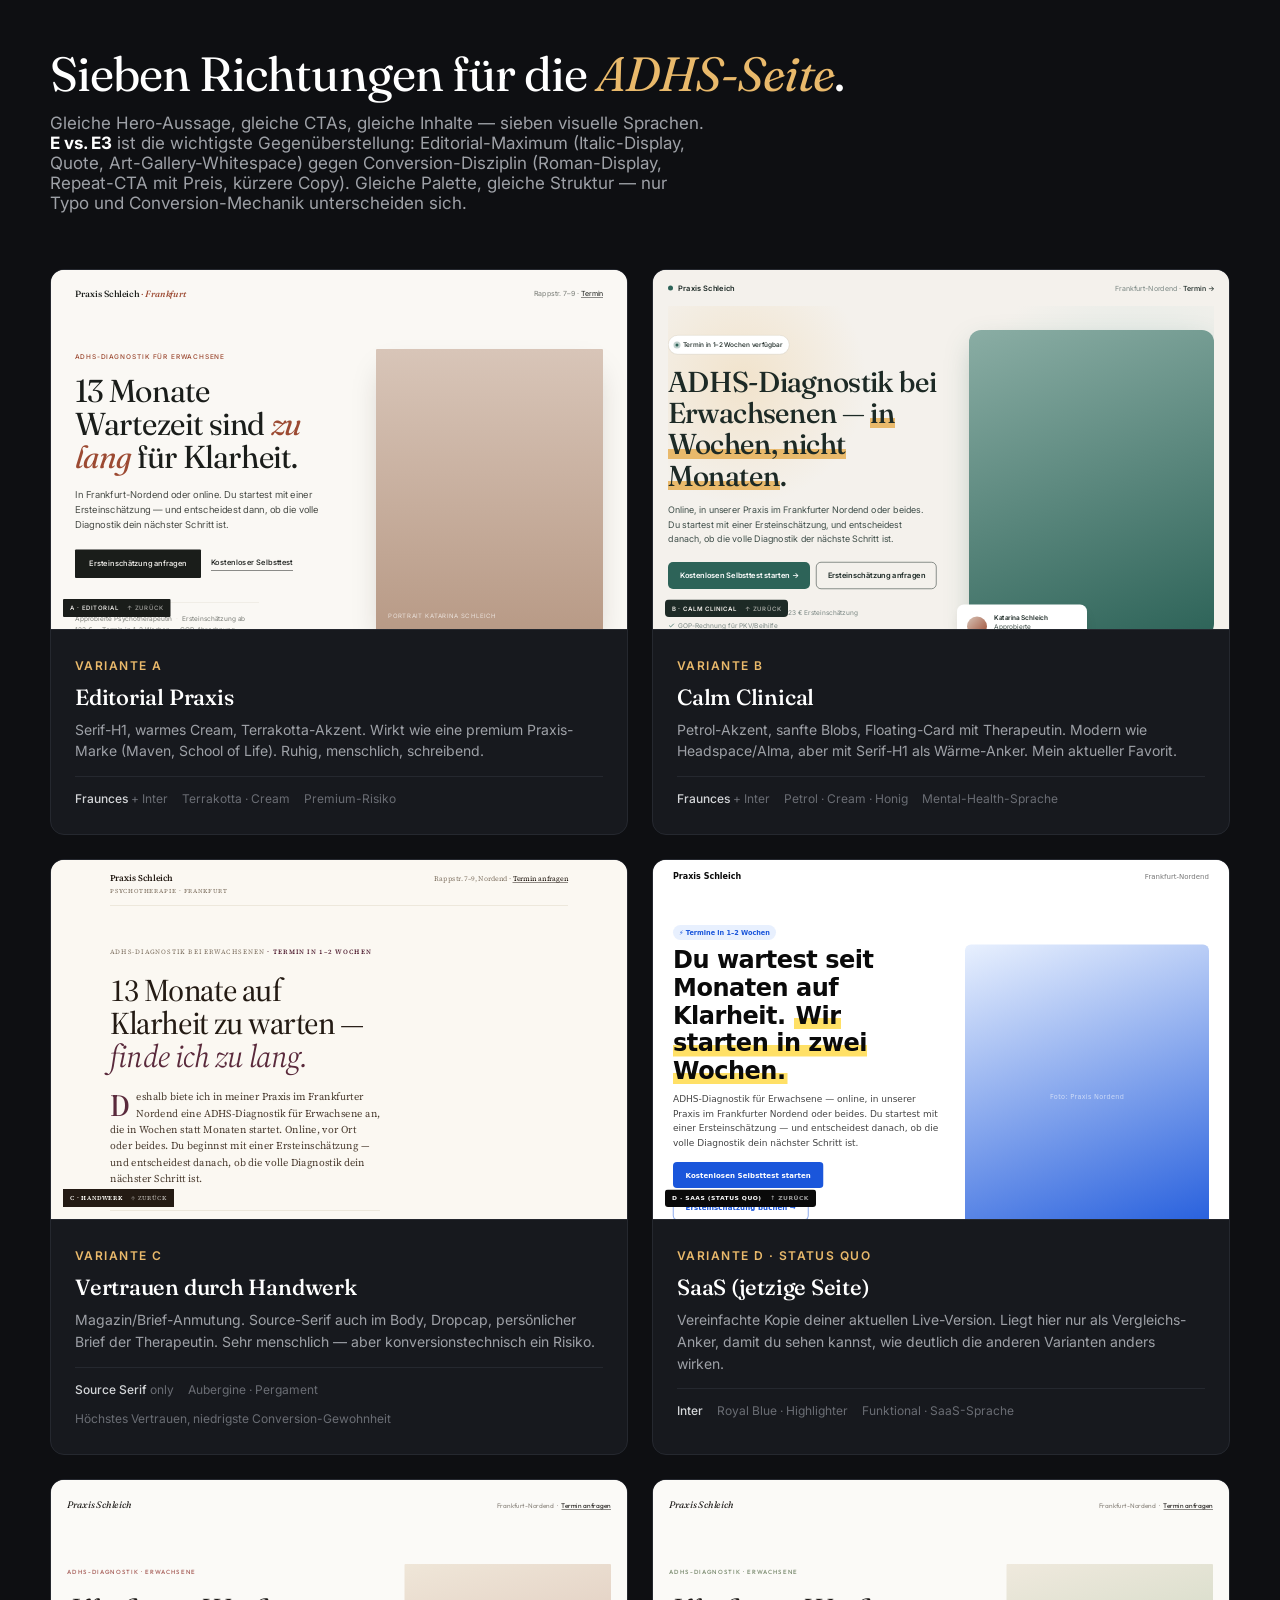
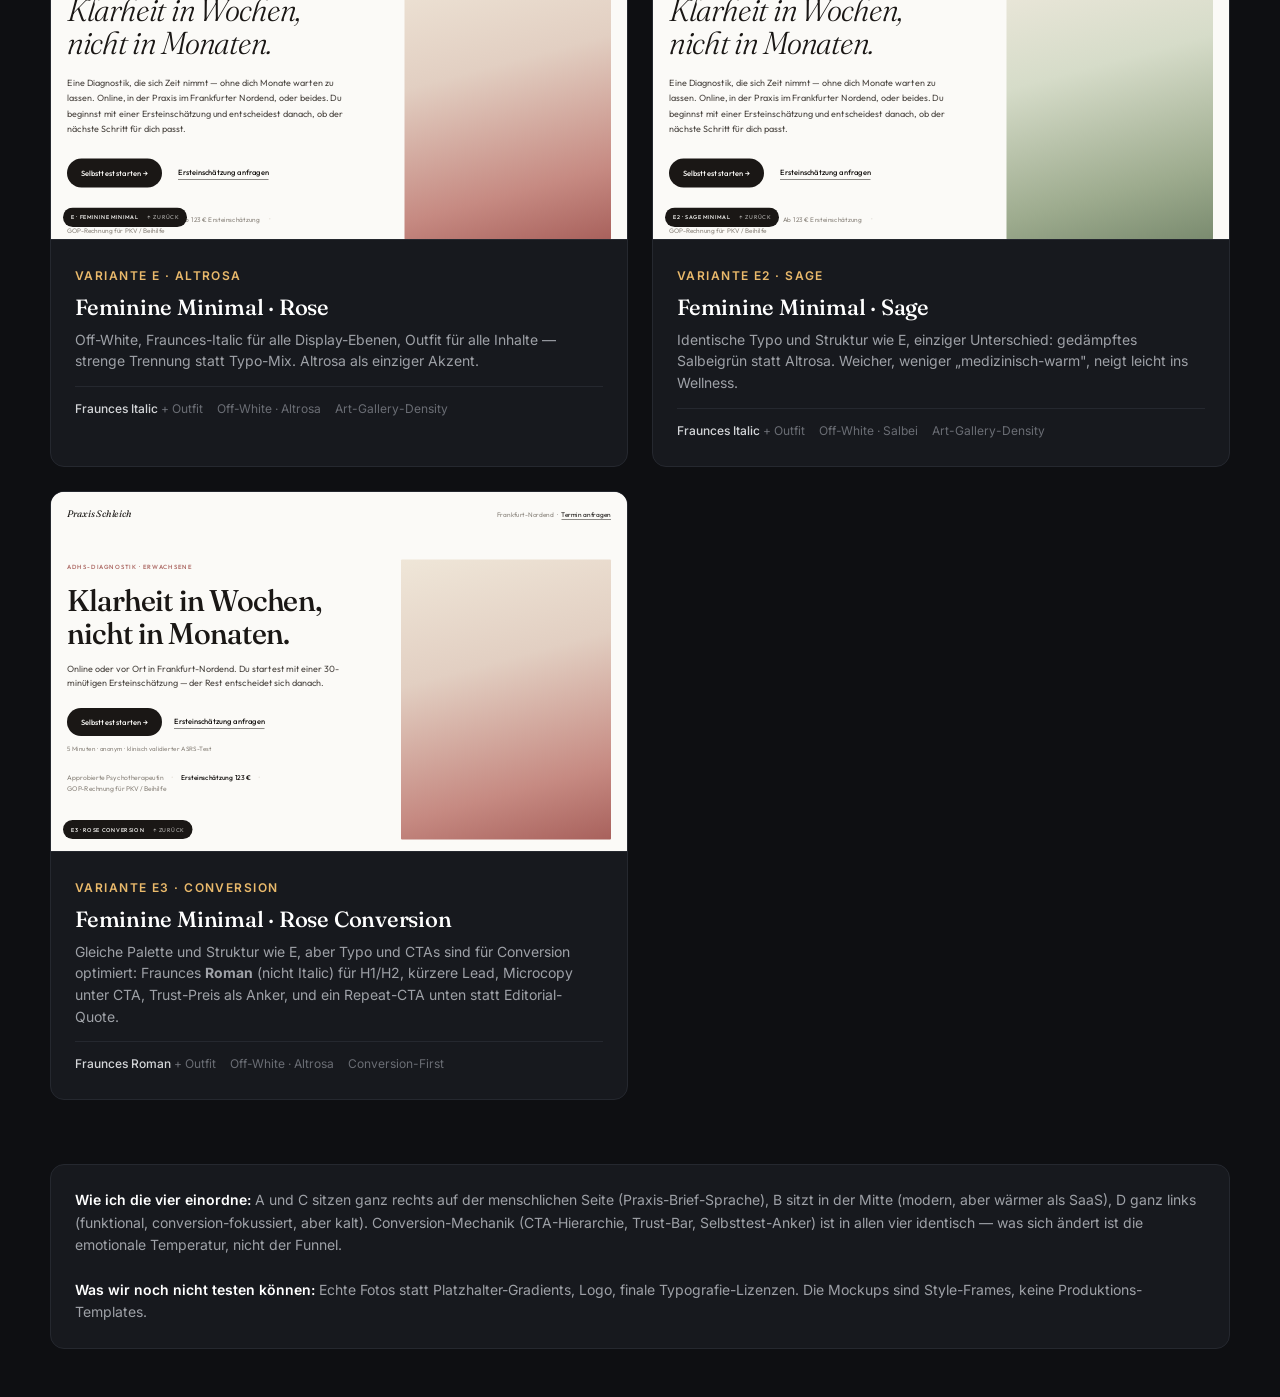
==== mockups/index.html @ b99829e0 "feat(mockups): add 7 design variants, lock E3 (Rose Conversion) as chosen direction Style-Frames für" ====
<!DOCTYPE html>
<html lang="de">
<head>
<meta charset="UTF-8">
<meta name="viewport" content="width=device-width, initial-scale=1.0">
<title>Style-Vergleich · ADHS-Diagnostik Praxis Schleich</title>
<link rel="preconnect" href="https://fonts.googleapis.com">
<link rel="preconnect" href="https://fonts.gstatic.com" crossorigin>
<link href="https://fonts.googleapis.com/css2?family=Fraunces:opsz,wght@9..144,400;9..144,500&family=Inter:wght@400;500;600;700&display=swap" rel="stylesheet">
<style>
  *,*::before,*::after{box-sizing:border-box}
  body{
    margin:0;font-family:"Inter",system-ui,sans-serif;
    background:#0e0f12;color:#d4d6d9;min-height:100vh;
    -webkit-font-smoothing:antialiased;padding:48px 24px;
  }
  .wrap{max-width:1180px;margin:0 auto}
  h1{
    font-family:"Fraunces",serif;font-weight:400;
    font-size:clamp(32px,4vw,48px);line-height:1.1;letter-spacing:-0.02em;
    color:#fff;margin:0 0 12px;
  }
  h1 em{font-style:italic;color:#e9b96b}
  .sub{font-size:17px;color:#9ea1a7;max-width:60ch;margin:0 0 56px}
  .grid{display:grid;grid-template-columns:1fr;gap:24px}
  @media(min-width:760px){.grid{grid-template-columns:repeat(2,1fr)}}
  @media(min-width:1100px){.grid{grid-template-columns:repeat(2,1fr)}}

  .card{
    background:#17191e;border:1px solid #25282f;border-radius:14px;
    overflow:hidden;text-decoration:none;color:inherit;
    transition:transform .2s ease,border-color .2s ease;
    display:flex;flex-direction:column;
  }
  .card:hover{transform:translateY(-3px);border-color:#3a3e47}
  .card__preview{
    aspect-ratio:16/10;background:#0a0b0e;position:relative;overflow:hidden;
    border-bottom:1px solid #25282f;
  }
  .card__preview iframe{
    width:200%;height:200%;border:0;transform:scale(0.5);transform-origin:0 0;
    pointer-events:none;background:#fff;
  }
  .card__body{padding:24px 24px 28px}
  .card__tag{
    display:inline-block;font-size:12px;letter-spacing:0.12em;text-transform:uppercase;
    color:#e9b96b;font-weight:600;margin-bottom:10px;
  }
  .card__title{
    font-family:"Fraunces",serif;font-size:22px;font-weight:500;color:#fff;
    margin:0 0 8px;letter-spacing:-0.01em;
  }
  .card__desc{font-size:14px;color:#9ea1a7;line-height:1.55;margin:0 0 14px}
  .card__meta{
    font-size:12px;color:#6a6d74;display:flex;gap:14px;flex-wrap:wrap;
    border-top:1px solid #25282f;padding-top:14px;margin-top:auto;
  }
  .card__meta strong{color:#d4d6d9;font-weight:500}

  .legend{
    margin-top:64px;padding:24px;background:#17191e;border:1px solid #25282f;
    border-radius:14px;font-size:14px;color:#9ea1a7;line-height:1.6;
  }
  .legend strong{color:#fff;font-weight:600}
</style>
</head>
<body>
<div class="wrap">
  <h1>Sieben Richtungen für die <em>ADHS-Seite</em>.</h1>
  <p class="sub">Gleiche Hero-Aussage, gleiche CTAs, gleiche Inhalte — sieben visuelle Sprachen. <strong style="color:#fff">E vs. E3</strong> ist die wichtigste Gegenüberstellung: Editorial-Maximum (Italic-Display, Quote, Art-Gallery-Whitespace) gegen Conversion-Disziplin (Roman-Display, Repeat-CTA mit Preis, kürzere Copy). Gleiche Palette, gleiche Struktur — nur Typo und Conversion-Mechanik unterscheiden sich.</p>

  <div class="grid">
    <a class="card" href="a-editorial.html">
      <div class="card__preview"><iframe src="a-editorial.html" loading="lazy"></iframe></div>
      <div class="card__body">
        <span class="card__tag">Variante A</span>
        <h2 class="card__title">Editorial Praxis</h2>
        <p class="card__desc">Serif-H1, warmes Cream, Terrakotta-Akzent. Wirkt wie eine premium Praxis-Marke (Maven, School of Life). Ruhig, menschlich, schreibend.</p>
        <div class="card__meta">
          <span><strong>Fraunces</strong> + Inter</span>
          <span>Terrakotta · Cream</span>
          <span>Premium-Risiko</span>
        </div>
      </div>
    </a>

    <a class="card" href="b-calm-clinical.html">
      <div class="card__preview"><iframe src="b-calm-clinical.html" loading="lazy"></iframe></div>
      <div class="card__body">
        <span class="card__tag">Variante B</span>
        <h2 class="card__title">Calm Clinical</h2>
        <p class="card__desc">Petrol-Akzent, sanfte Blobs, Floating-Card mit Therapeutin. Modern wie Headspace/Alma, aber mit Serif-H1 als Wärme-Anker. Mein aktueller Favorit.</p>
        <div class="card__meta">
          <span><strong>Fraunces</strong> + Inter</span>
          <span>Petrol · Cream · Honig</span>
          <span>Mental-Health-Sprache</span>
        </div>
      </div>
    </a>

    <a class="card" href="c-handwerk.html">
      <div class="card__preview"><iframe src="c-handwerk.html" loading="lazy"></iframe></div>
      <div class="card__body">
        <span class="card__tag">Variante C</span>
        <h2 class="card__title">Vertrauen durch Handwerk</h2>
        <p class="card__desc">Magazin/Brief-Anmutung. Source-Serif auch im Body, Dropcap, persönlicher Brief der Therapeutin. Sehr menschlich — aber konversionstechnisch ein Risiko.</p>
        <div class="card__meta">
          <span><strong>Source Serif</strong> only</span>
          <span>Aubergine · Pergament</span>
          <span>Höchstes Vertrauen, niedrigste Conversion-Gewohnheit</span>
        </div>
      </div>
    </a>

    <a class="card" href="d-saas-anker.html">
      <div class="card__preview"><iframe src="d-saas-anker.html" loading="lazy"></iframe></div>
      <div class="card__body">
        <span class="card__tag">Variante D · Status quo</span>
        <h2 class="card__title">SaaS (jetzige Seite)</h2>
        <p class="card__desc">Vereinfachte Kopie deiner aktuellen Live-Version. Liegt hier nur als Vergleichs-Anker, damit du sehen kannst, wie deutlich die anderen Varianten anders wirken.</p>
        <div class="card__meta">
          <span><strong>Inter</strong></span>
          <span>Royal Blue · Highlighter</span>
          <span>Funktional · SaaS-Sprache</span>
        </div>
      </div>
    </a>

    <a class="card" href="e-feminine-minimal.html">
      <div class="card__preview"><iframe src="e-feminine-minimal.html" loading="lazy"></iframe></div>
      <div class="card__body">
        <span class="card__tag">Variante E · Altrosa</span>
        <h2 class="card__title">Feminine Minimal · Rose</h2>
        <p class="card__desc">Off-White, Fraunces-Italic für alle Display-Ebenen, Outfit für alle Inhalte — strenge Trennung statt Typo-Mix. Altrosa als einziger Akzent.</p>
        <div class="card__meta">
          <span><strong>Fraunces Italic</strong> + Outfit</span>
          <span>Off-White · Altrosa</span>
          <span>Art-Gallery-Density</span>
        </div>
      </div>
    </a>

    <a class="card" href="e2-sage-minimal.html">
      <div class="card__preview"><iframe src="e2-sage-minimal.html" loading="lazy"></iframe></div>
      <div class="card__body">
        <span class="card__tag">Variante E2 · Sage</span>
        <h2 class="card__title">Feminine Minimal · Sage</h2>
        <p class="card__desc">Identische Typo und Struktur wie E, einziger Unterschied: gedämpftes Salbeigrün statt Altrosa. Weicher, weniger „medizinisch-warm", neigt leicht ins Wellness.</p>
        <div class="card__meta">
          <span><strong>Fraunces Italic</strong> + Outfit</span>
          <span>Off-White · Salbei</span>
          <span>Art-Gallery-Density</span>
        </div>
      </div>
    </a>

    <a class="card" href="e3-rose-conversion.html">
      <div class="card__preview"><iframe src="e3-rose-conversion.html" loading="lazy"></iframe></div>
      <div class="card__body">
        <span class="card__tag">Variante E3 · Conversion</span>
        <h2 class="card__title">Feminine Minimal · Rose Conversion</h2>
        <p class="card__desc">Gleiche Palette und Struktur wie E, aber Typo und CTAs sind für Conversion optimiert: Fraunces <strong>Roman</strong> (nicht Italic) für H1/H2, kürzere Lead, Microcopy unter CTA, Trust-Preis als Anker, und ein Repeat-CTA unten statt Editorial-Quote.</p>
        <div class="card__meta">
          <span><strong>Fraunces Roman</strong> + Outfit</span>
          <span>Off-White · Altrosa</span>
          <span>Conversion-First</span>
        </div>
      </div>
    </a>
  </div>

  <div class="legend">
    <strong>Wie ich die vier einordne:</strong> A und C sitzen ganz rechts auf der menschlichen Seite (Praxis-Brief-Sprache), B sitzt in der Mitte (modern, aber wärmer als SaaS), D ganz links (funktional, conversion-fokussiert, aber kalt). Conversion-Mechanik (CTA-Hierarchie, Trust-Bar, Selbsttest-Anker) ist in allen vier identisch — was sich ändert ist die emotionale Temperatur, nicht der Funnel.
    <br><br>
    <strong>Was wir noch nicht testen können:</strong> Echte Fotos statt Platzhalter-Gradients, Logo, finale Typografie-Lizenzen. Die Mockups sind Style-Frames, keine Produktions-Templates.
  </div>
</div>
</body>
</html>
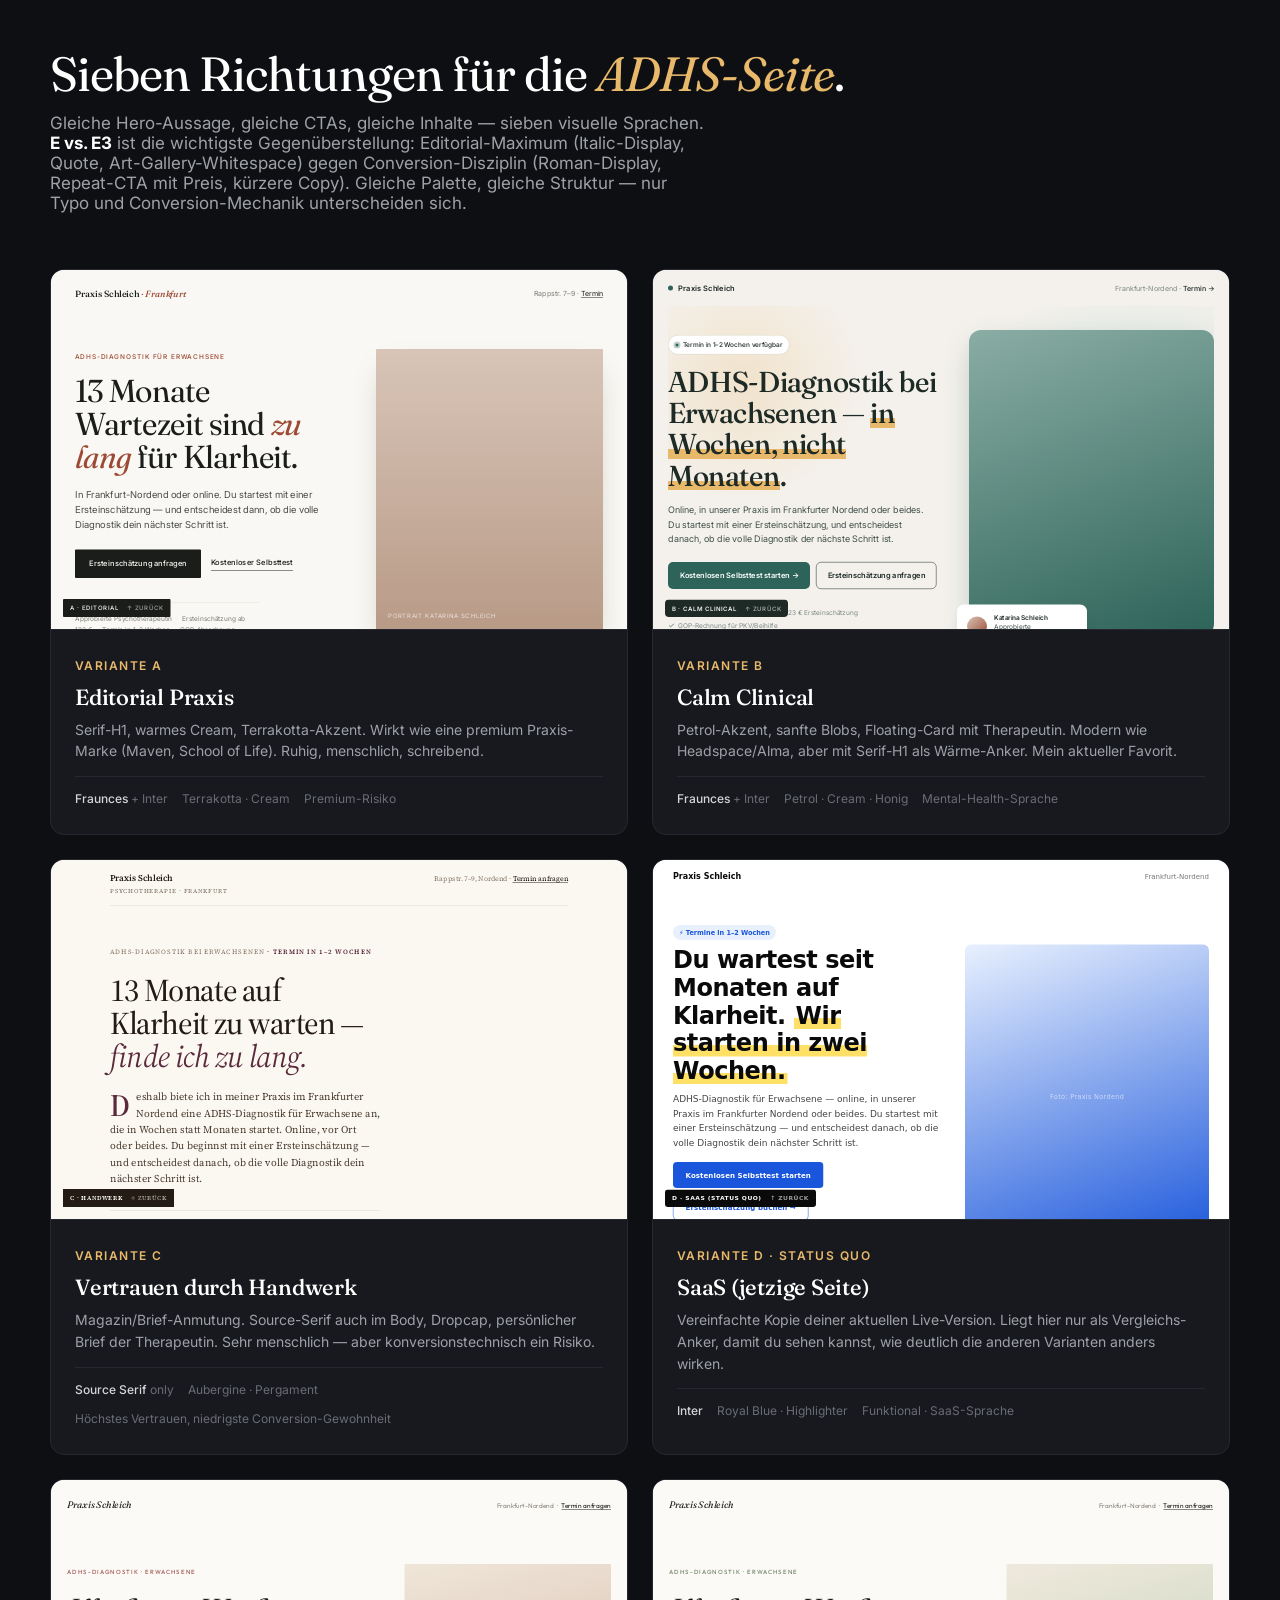
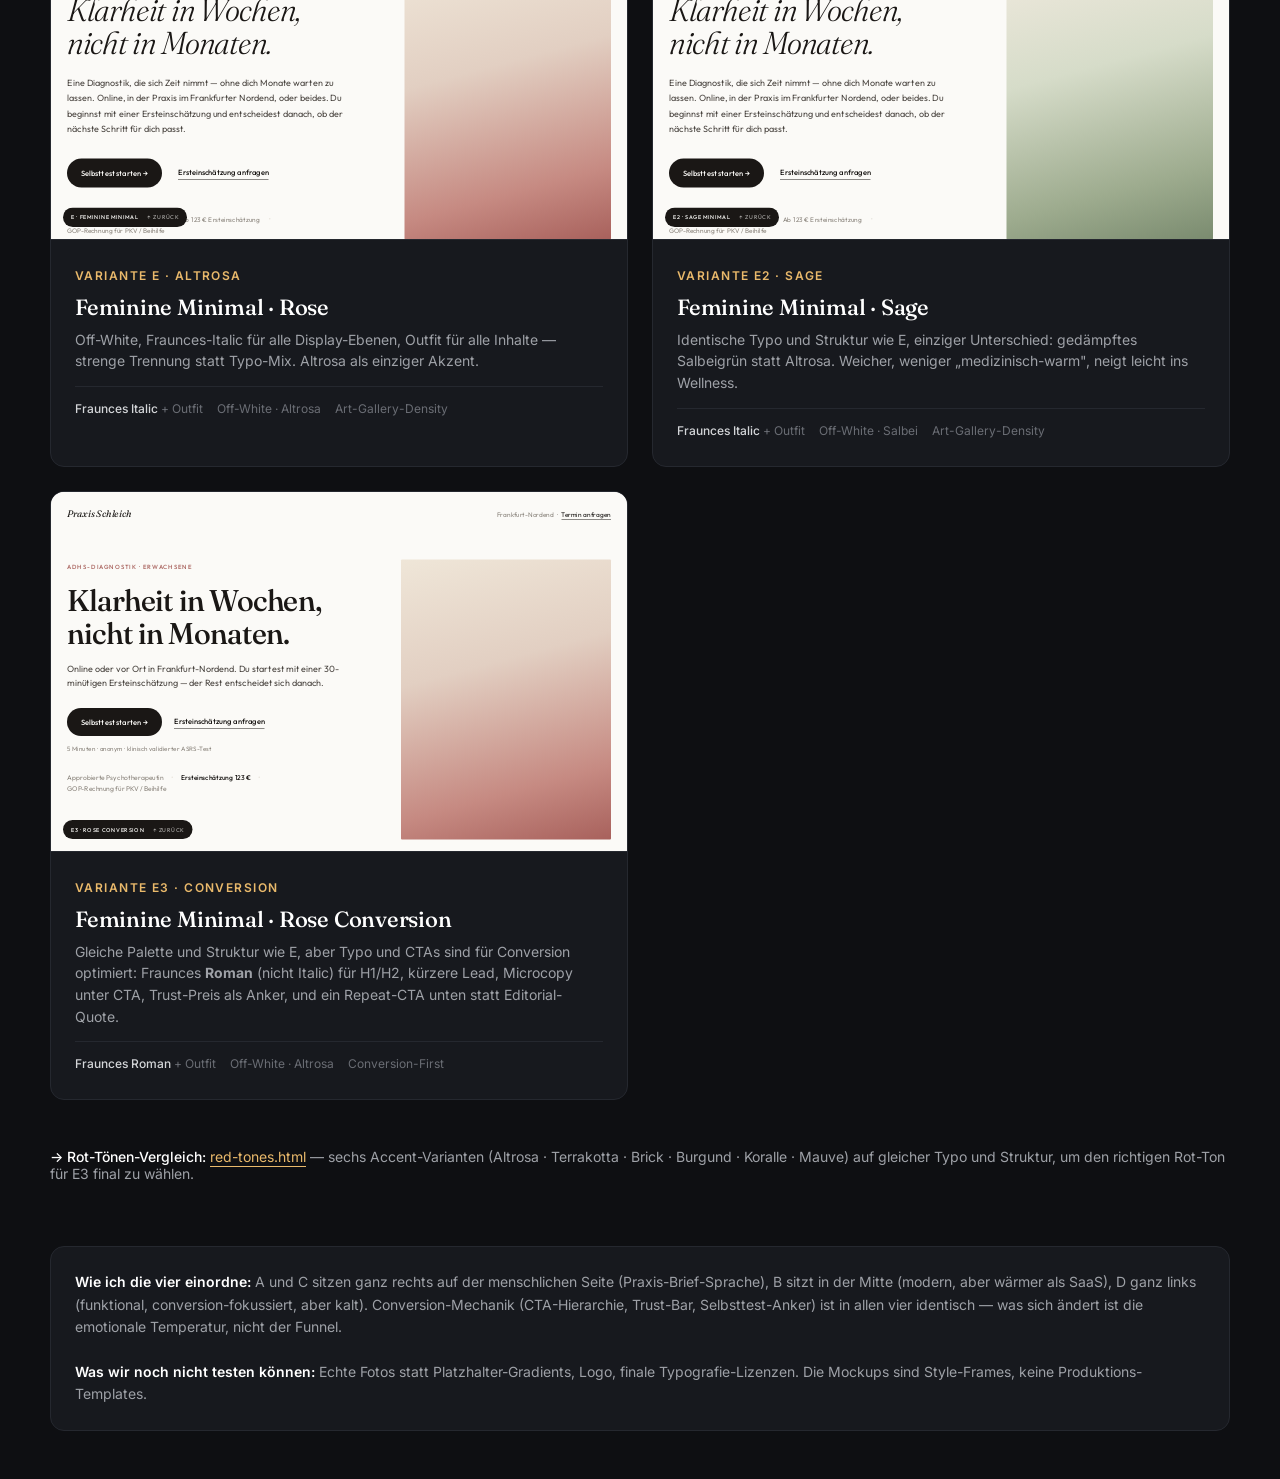
==== commit ebad69e7: "feat(mockups): add red-tones comparison page (6 accent variants for E3) Sechs Rot-Tönen auf identisc" ====
--- a/mockups/index.html
+++ b/mockups/index.html
@@ -169,6 +169,12 @@
     </a>
   </div>
 
+  <p style="margin:48px 0 0;font-size:14px;color:#9ea1a7">
+    <strong style="color:#fff;font-weight:500">→ Rot-Tönen-Vergleich:</strong>
+    <a href="red-tones.html" style="color:#e9b96b;border-bottom:1px solid #e9b96b;text-decoration:none;padding-bottom:1px">red-tones.html</a>
+    — sechs Accent-Varianten (Altrosa · Terrakotta · Brick · Burgund · Koralle · Mauve) auf gleicher Typo und Struktur, um den richtigen Rot-Ton für E3 final zu wählen.
+  </p>
+
   <div class="legend">
     <strong>Wie ich die vier einordne:</strong> A und C sitzen ganz rechts auf der menschlichen Seite (Praxis-Brief-Sprache), B sitzt in der Mitte (modern, aber wärmer als SaaS), D ganz links (funktional, conversion-fokussiert, aber kalt). Conversion-Mechanik (CTA-Hierarchie, Trust-Bar, Selbsttest-Anker) ist in allen vier identisch — was sich ändert ist die emotionale Temperatur, nicht der Funnel.
     <br><br>
